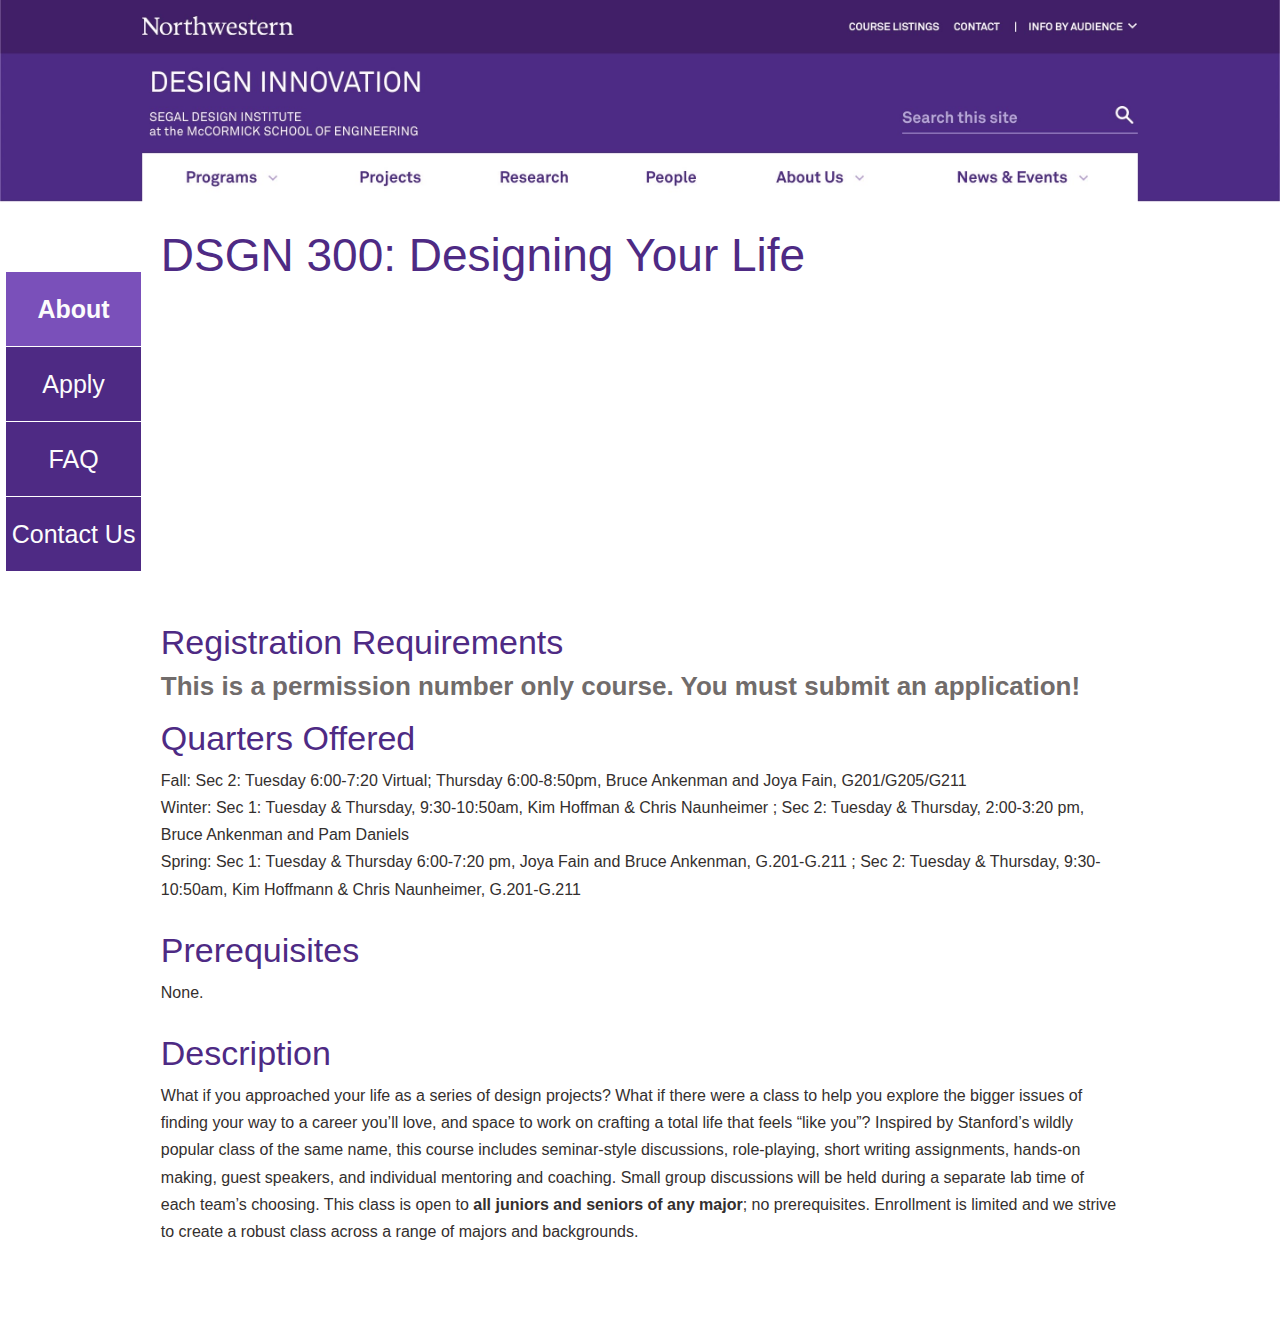
==== index.html @ 1f5cc0a3 "Uploaded files" ====
<!DOCTYPE html>
<html>
<head>
    <title>DSGN 300-0 Designing Your Life:&#23;
        DESIGN INNOVATION - Segal Design Institute, Northwestern University
    </title>
    <meta charset = "utf-8">
    <meta name = "keywords" content="Designing Your Life, DSGN">
    <meta name = "description" content = "This is the homepage for the Designing Your Life course. It lists basic information about the course.">
    <link href = "css/reset.css" rel = "stylesheet">
    <link href = "css/style.css" rel = "stylesheet">
    
</head>
<body>
    <header>
        <img class="header" src="img/header.jpg" alt="Header">
    </header>
    <div id = "fullpage">
        <div id = "sidebar">
            <a href = "index.html" id = "active-nav">About</a>
            <a href = "apply.html">Apply</a>
            <a href = "faq.html">FAQ</a>
            <a href = "contact_us.html">Contact Us</a>
        </div>
        <!-- end sidebar -->
        <div id = "content">
            <h2>DSGN 300: Designing Your Life</h2>
            <iframe width="560" height="315" src="https://www.youtube.com/embed/wDY4wuaI30k" title="YouTube video player" frameborder="0" allow="accelerometer; autoplay; clipboard-write; encrypted-media; gyroscope; picture-in-picture" allowfullscreen></iframe>

            <h3>Registration Requirements</h3>
            <h4><b>This is a permission number only course. You must submit an application!</b></h4>

            <h3>Quarters Offered</h3>
            <p>Fall: Sec 2: Tuesday 6:00-7:20 Virtual; Thursday 6:00-8:50pm, Bruce Ankenman and Joya Fain, G201/G205/G211
                <br/>Winter: Sec 1: Tuesday &amp; Thursday, 9:30-10:50am, Kim Hoffman &amp; Chris Naunheimer ; Sec 2: Tuesday &amp; Thursday, 2:00-3:20 pm, Bruce Ankenman and Pam Daniels
                <br/>Spring: Sec 1: Tuesday &amp; Thursday 6:00-7:20 pm, Joya Fain and Bruce Ankenman, G.201-G.211 ; Sec 2: Tuesday &amp; Thursday, 9:30-10:50am, Kim Hoffmann &amp; Chris Naunheimer, G.201-G.211
            </p><br/>

            <h3>Prerequisites</h3>
            <p>None.</p><br/>
            
            <h3>Description</h3>
            <p><span>What if you approached your life as a series of design projects? What if there were a class to help you explore the bigger issues of finding your way to a career you&#8217;ll love, and space to work on crafting a total life that feels &#8220;like you&#8221;? Inspired by Stanford&#8217;s wildly popular class of the same name, this course includes seminar-style discussions, role-playing, short writing assignments, hands-on making, guest speakers, and individual mentoring and coaching. Small group discussions will be held during a separate lab time of each team&#8217;s choosing. This class is open to <b>all juniors and seniors of any major</b>; no prerequisites. Enrollment is limited and we strive to create a robust class across a range of majors and backgrounds.

            </span></p>
        </div>
    </div>
</body>
---- css/style.css ----
* {
  -moz-box-sizing: border-box; /* Firexfox */
  -webkit-box-sizing: border-box; /* Safari/Chrome/iOS/Android */
  box-sizing: border-box; /* IE */
}

html, body, div, span, applet, object, iframe, h1, h2, h3, h4, h5, h6, blockquote, pre, a, abbr, acronym, address, big, cite, code, del, dfn, img, ins, kbd, q, s, samp, small, strike, tt, var, u, center, fieldset, form, label, legend, table, caption, tbody, tfoot, thead, tr, th, td, article, aside, canvas, details, embed, figure, figcaption, footer, header, hgroup, menu, nav, output, ruby, section, summary, time, mark, audio, video, button,
#top-nav ul, #top-nav li, #global-links ul, #global-links li, #mobile-nav ul, #mobile-nav li, #left-nav ul, #left-nav li, ul#breadcrumbs, ul#breadcrumbs li, footer ul, footer li {
  margin: 0;
  padding: 0;
  border: 0;
  font-size: 100%;
  font: inherit;
  vertical-align: baseline;
}

header{
    background-image: url("img/header.jpg");
    position: relative;
    height: 100%;
    background-size: 100% 100%;
    background-position: 0 -115px;
    background-repeat: no-repeat;
    z-index: 999;
}

header .header{
    width: 100%;
}

body {
  font: 62.5%/1.7em "Akkurat Pro Regular", Arial, sans-serif;
  text-rendering: optimizeLegibility;
  -webkit-font-smoothing: antialiased;
  -moz-osx-font-smoothing: grayscale;
  -webkit-text-size-adjust: 100%;
  -moz-text-size-adjust: 100%;
  -ms-text-size-adjust: 100%;
  color: #342f2e;
  background: #fff;
  min-width: 98%;
  height: 100%;
  overflow-x: hidden;
}

h2 {
  font: 46px/1.2em "Campton Book", Tahoma, sans-serif;
  color: #4e2a84;
  margin-bottom: 1rem;
}

h3 {
  font: 34px/1.2em "Campton Bold", Impact, sans-serif;
  color: #4e2a84;
  margin-bottom: .5rem;
}

h4 {
  font: 26px/1.2em "Akkurat Pro Regular", Arial, sans-serif;
  color: #716c6b;
  margin-bottom: 1rem;
}

h5 {
  font: 21px/1.3em "Akkurat Pro Regular", Arial, sans-serif;
  color: #4e2a84;
  margin-bottom: 1rem;
}

h6 {
  font: 18px/1.3em "Campton Bold", Impact, sans-serif;
  color: #716c6b;
  margin-bottom: 1rem;
}

b{
    font-weight: bold;
}

@font-face {
  font-family: "Akkurat Pro Light";
  src: url("https://common.northwestern.edu/v8/css/fonts/AkkuratProLight.woff") format("woff");
  font-weight: normal;
  font-style: normal;
}

@font-face {
  font-family: "Akkurat Pro Light Italic";
  src: url("https://common.northwestern.edu/v8/css/fonts/AkkuratProLightItalic.woff") format("woff");
  font-weight: normal;
  font-style: normal;
}

@font-face {
  font-family: "Akkurat Pro Regular";
  src: url("https://common.northwestern.edu/v8/css/fonts/AkkuratProRegular.woff") format("woff");
  font-weight: normal;
  font-style: normal;
}

@font-face {
  font-family: "Akkurat Pro Italic";
  src: url("https://common.northwestern.edu/v8/css/fonts/AkkuratProItalic.woff") format("woff");
  font-weight: normal;
  font-style: normal;
}

@font-face {
  font-family: "Akkurat Pro Bold";
  src: url("https://common.northwestern.edu/v8/css/fonts/AkkuratProBold.woff") format("woff");
  font-weight: normal;
  font-style: normal;
}

@font-face {
  font-family: "Akkurat Pro Bold Italic";
  src: url("https://common.northwestern.edu/v8/css/fonts/AkkuratProBoldItalic.woff") format("woff");
  font-weight: normal;
  font-style: normal;
}

@font-face {
  font-family: "Campton Book";
  src: url("https://common.northwestern.edu/v8/css/fonts/CamptonBook.woff") format("woff");
  font-weight: normal;
  font-style: normal;
}

@font-face {
  font-family: "Campton Bold";
  src: url("https://common.northwestern.edu/v8/css/fonts/CamptonBold.woff") format("woff");
  font-weight: normal;
  font-style: normal;
}

@font-face {
  font-family: "Campton Extra Bold";
  src: url("https://common.northwestern.edu/v8/css/fonts/CamptonExtraBold.woff") format("woff");
  font-weight: normal;
  font-style: normal;
}

@font-face {
  font-family: "Campton Extra Light";
  src: url("https://common.northwestern.edu/v8/css/fonts/CamptonExtraLight.woff") format("woff");
  font-weight: normal;
  font-style: normal;
}

#sidebar{
    margin-top: 5%;
    height: 100%;
    margin-left: 0.5%;
    width: 10.5%;
    background-color: #4e2a84;
    float: left;
}
#sidebar a{
    display: block;
    background-color: #4e2a84;
    width: 100%;
    height: 75px;
    border-bottom: 1px #ffffff solid;

    color: #FCFCFC;
    font: 250%/1.7em "Akkurat Pro Regular", Arial, sans-serif;
    line-height: 75px;
    text-align: center; 
    text-decoration: none;
}

#sidebar a:hover{
    background-color: #7a50ba;

    transition: all 0.5s 0s;
}

#sidebar #active-nav{
    background-color: #7a50ba;
    font-weight: bold;
}

#content{
    font-size: 16px;
    line-height: 1.7em;
    margin-left: 11%;
    padding: 20px;
    margin-right: 11%;
    margin-bottom: 5%;
}

#application{
    vertical-align: middle;
    margin-left: 15%;
    margin-right: 15%;
}

.q{
    margin: 5px 0 5px 0;
    padding: 20px 20px 20px 20px;
            
    border-radius: 10px;
    overflow:hidden;

    transition: height 0.25s 0s;
}
.q .ans{
    margin-left: 20px;
}
.q:hover{
    background-color: #EEE;
}

.profile-pic{
    width: 200px;
    height: 200px;
}

.clearfloat{
    clear: both;
}
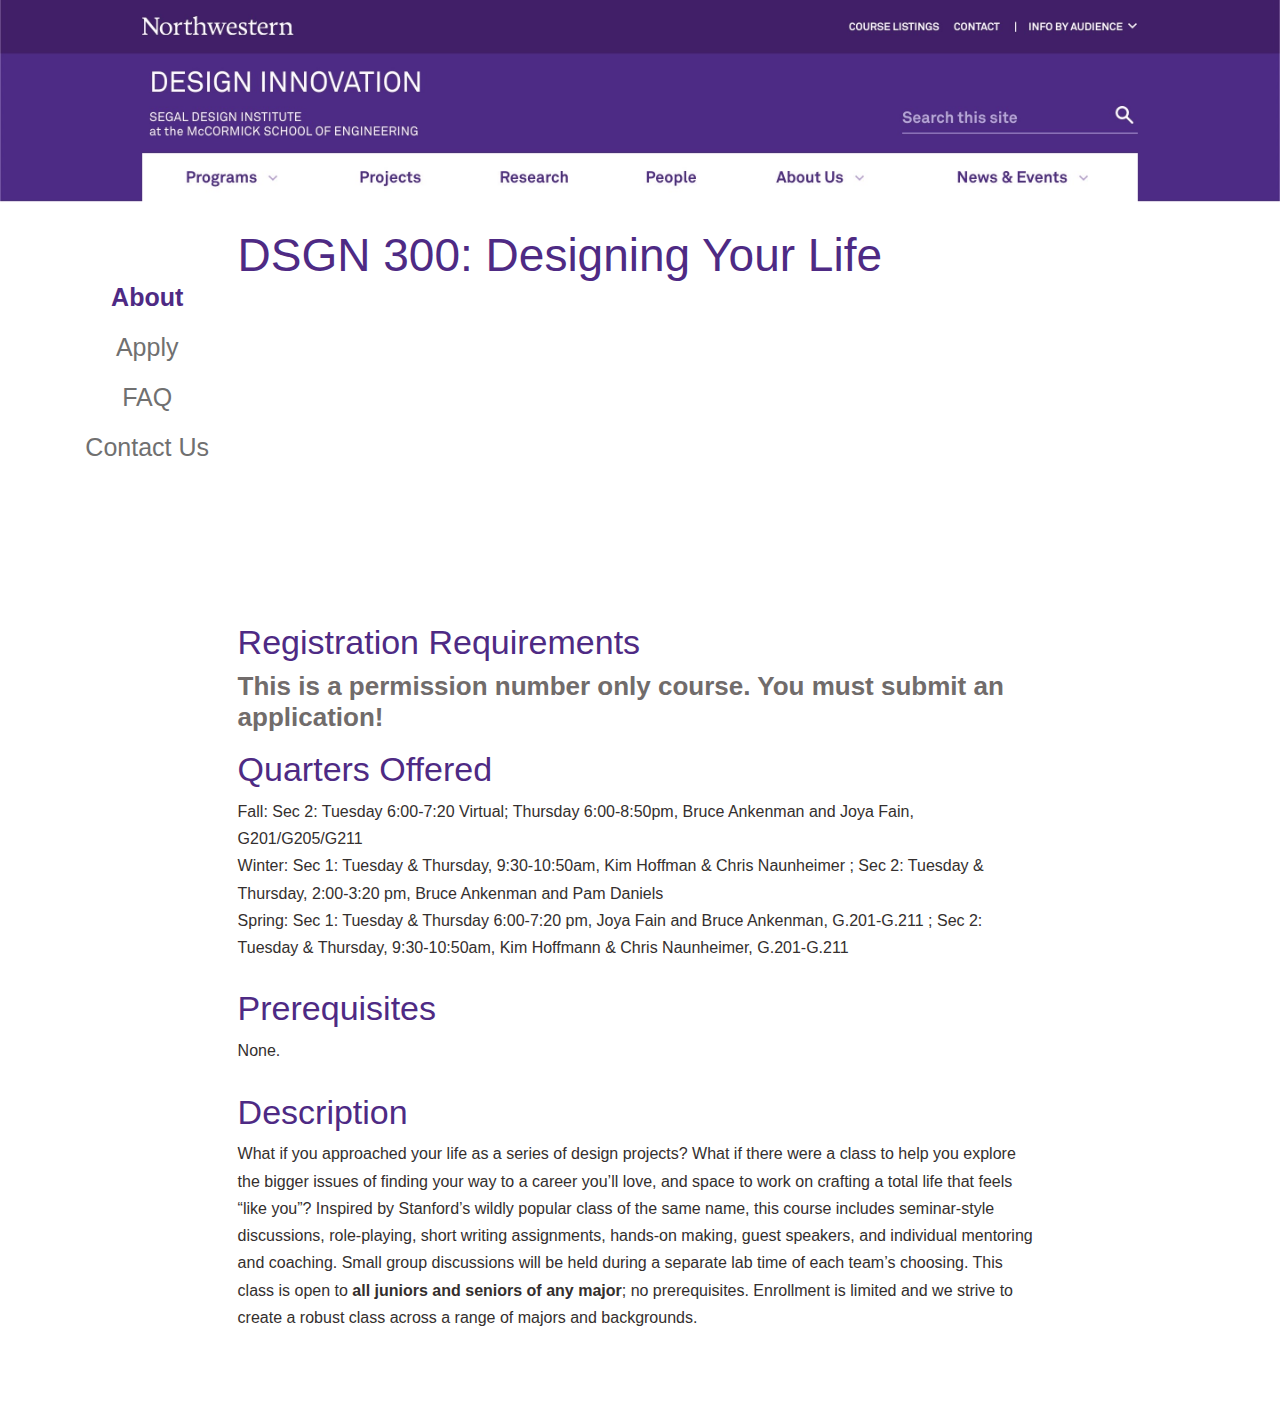
==== commit 19311a2c: "Update sidebar" ====
--- a/index.html
+++ b/index.html
@@ -25,7 +25,7 @@
         <!-- end sidebar -->
         <div id = "content">
             <h2>DSGN 300: Designing Your Life</h2>
-            <iframe width="560" height="315" src="https://www.youtube.com/embed/wDY4wuaI30k" title="YouTube video player" frameborder="0" allow="accelerometer; autoplay; clipboard-write; encrypted-media; gyroscope; picture-in-picture" allowfullscreen></iframe>
+            <iframe width="560" height="315" src="https://www.youtube.com/embed/qlUAEbmSqrA" title="YouTube video player" frameborder="0" allow="accelerometer; autoplay; clipboard-write; encrypted-media; gyroscope; picture-in-picture" allowfullscreen></iframe>
 
             <h3>Registration Requirements</h3>
             <h4><b>This is a permission number only course. You must submit an application!</b></h4>
--- a/css/style.css
+++ b/css/style.css
@@ -150,42 +150,41 @@
 #sidebar{
     margin-top: 5%;
     height: 100%;
-    margin-left: 0.5%;
-    width: 10.5%;
-    background-color: #4e2a84;
+    margin-left: 6%;
+    width: 11%;
     float: left;
 }
 #sidebar a{
+
     display: block;
-    background-color: #4e2a84;
+    color: #707070;
+    font: 250%/1.7em "Akkurat Pro Regular", Arial, sans-serif;
     width: 100%;
-    height: 75px;
-    border-bottom: 1px #ffffff solid;
-
-    color: #FCFCFC;
-    font: 250%/1.7em "Akkurat Pro Regular", Arial, sans-serif;
-    line-height: 75px;
+    height:  50px;
+    line-height: 50px;
     text-align: center; 
     text-decoration: none;
 }
 
 #sidebar a:hover{
-    background-color: #7a50ba;
-
-    transition: all 0.5s 0s;
+    text-decoration: underline;
 }
 
 #sidebar #active-nav{
+    color: #4e2a84;
+    font-weight: bold;
+}
+/*#sidebar #active-nav{
     background-color: #7a50ba;
     font-weight: bold;
-}
+}*/
 
 #content{
     font-size: 16px;
     line-height: 1.7em;
-    margin-left: 11%;
+    margin-left: 17%;
     padding: 20px;
-    margin-right: 11%;
+    margin-right: 17%;
     margin-bottom: 5%;
 }
 
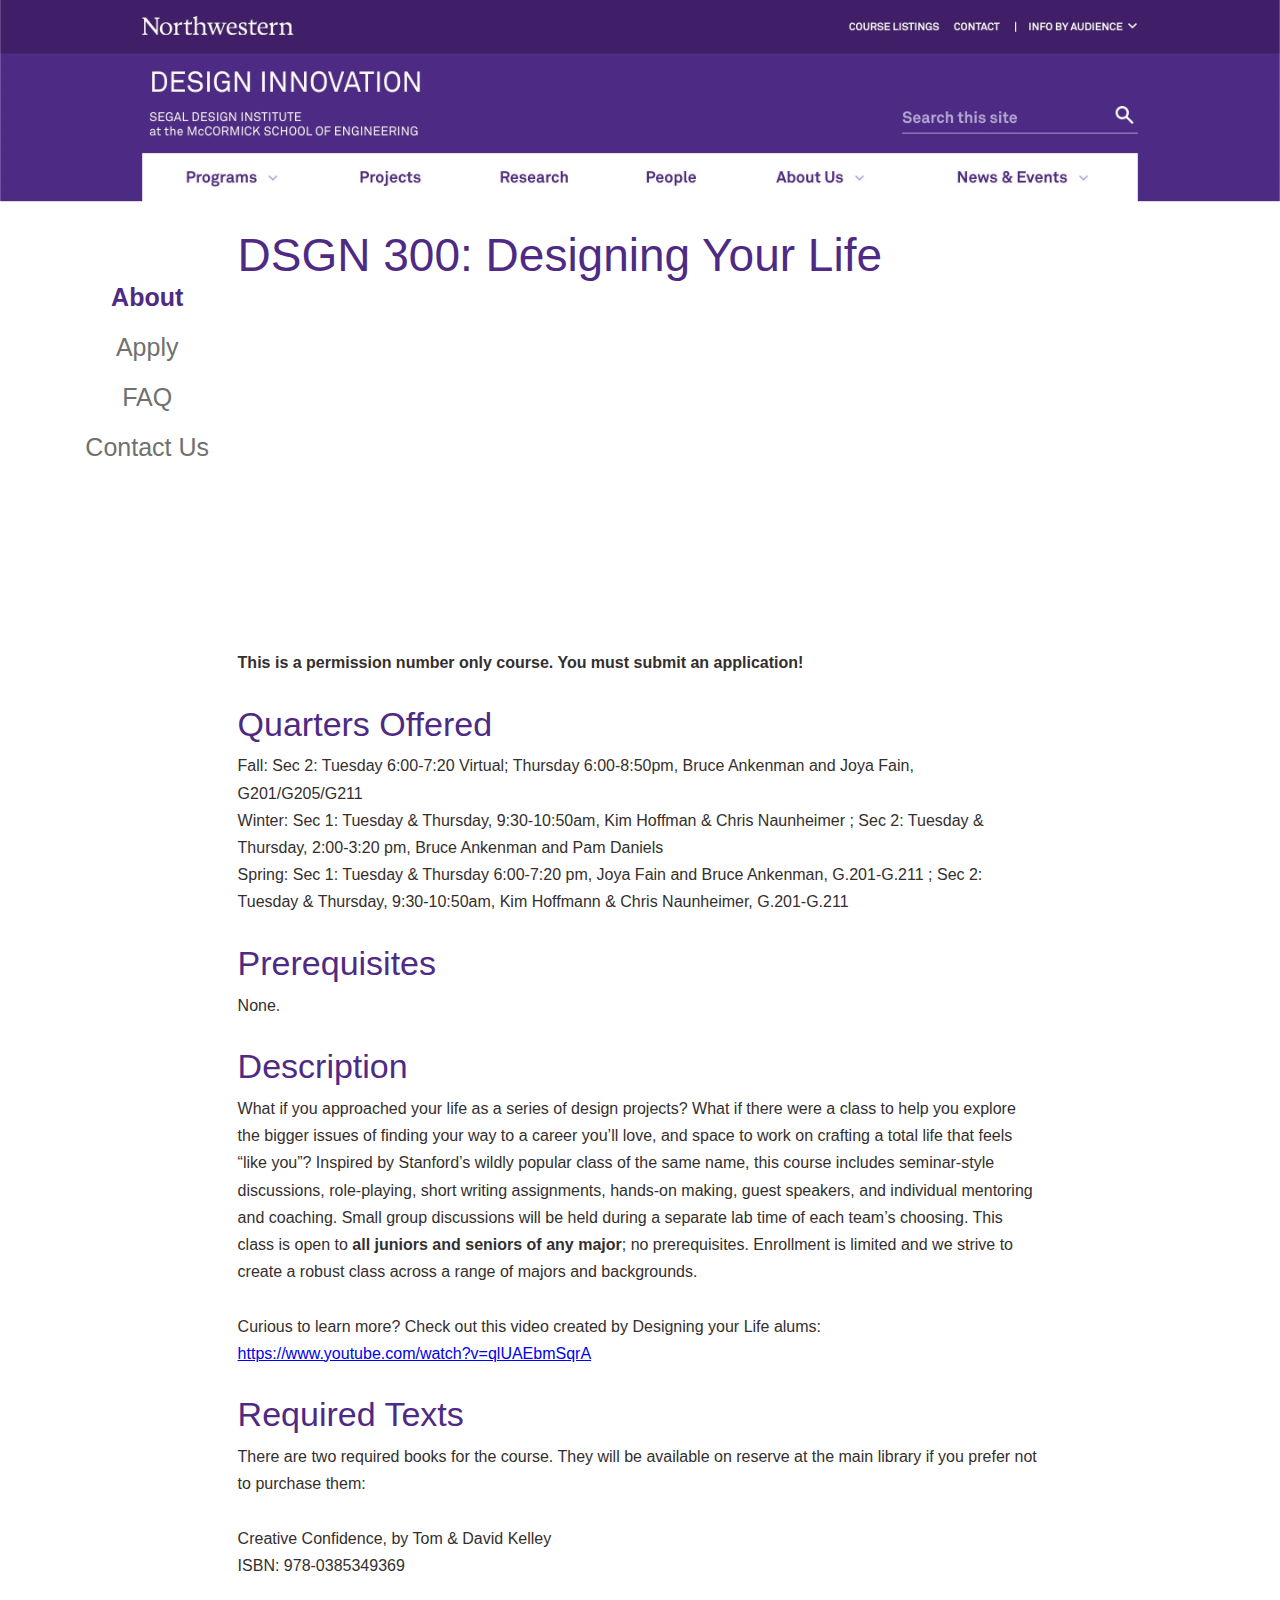
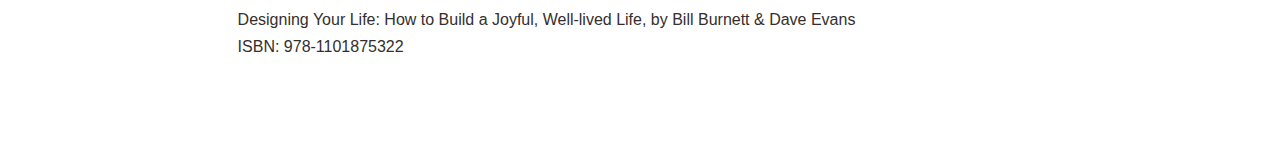
==== commit 24d7d5c2: "Updates 2.0" ====
--- a/index.html
+++ b/index.html
@@ -25,11 +25,12 @@
         <!-- end sidebar -->
         <div id = "content">
             <h2>DSGN 300: Designing Your Life</h2>
-            <iframe width="560" height="315" src="https://www.youtube.com/embed/qlUAEbmSqrA" title="YouTube video player" frameborder="0" allow="accelerometer; autoplay; clipboard-write; encrypted-media; gyroscope; picture-in-picture" allowfullscreen></iframe>
-
-            <h3>Registration Requirements</h3>
-            <h4><b>This is a permission number only course. You must submit an application!</b></h4>
-
+            <div id = "video"> <iframe width="560" height="315" src="https://www.youtube.com/embed/qlUAEbmSqrA" title="YouTube video player" frameborder="0" allow="accelerometer; autoplay; clipboard-write; encrypted-media; gyroscope; picture-in-picture" allowfullscreen></iframe>
+            </div>
+            <br/>
+<!--             <h3>Registration Requirements</h3>
+ -->            <p><b>This is a permission number only course. You must submit an application!</b></p>
+            <br/>
             <h3>Quarters Offered</h3>
             <p>Fall: Sec 2: Tuesday 6:00-7:20 Virtual; Thursday 6:00-8:50pm, Bruce Ankenman and Joya Fain, G201/G205/G211
                 <br/>Winter: Sec 1: Tuesday &amp; Thursday, 9:30-10:50am, Kim Hoffman &amp; Chris Naunheimer ; Sec 2: Tuesday &amp; Thursday, 2:00-3:20 pm, Bruce Ankenman and Pam Daniels
@@ -41,8 +42,20 @@
             
             <h3>Description</h3>
             <p><span>What if you approached your life as a series of design projects? What if there were a class to help you explore the bigger issues of finding your way to a career you&#8217;ll love, and space to work on crafting a total life that feels &#8220;like you&#8221;? Inspired by Stanford&#8217;s wildly popular class of the same name, this course includes seminar-style discussions, role-playing, short writing assignments, hands-on making, guest speakers, and individual mentoring and coaching. Small group discussions will be held during a separate lab time of each team&#8217;s choosing. This class is open to <b>all juniors and seniors of any major</b>; no prerequisites. Enrollment is limited and we strive to create a robust class across a range of majors and backgrounds.
+                <br/>
+                <br/>Curious to learn more? Check out this video created by Designing your Life alums: <a href = https://www.youtube.com/watch?v=qlUAEbmSqrA>https://www.youtube.com/watch?v=qlUAEbmSqrA</a>
+            </span></p><br/>
 
-            </span></p>
+            <h3>Required Texts</h3>
+            <p>There are two required books for the course. They will be available on reserve at the main library if you prefer not to purchase them:
+                <br/>
+                <br/>Creative Confidence, by Tom & David Kelley
+                <br/>ISBN: 978-0385349369
+                <br/>
+                <br/>Designing Your Life: How to Build a Joyful, Well-lived Life, by Bill Burnett & Dave Evans
+                <br/>ISBN: 978-1101875322
+            </p>
+
         </div>
     </div>
 </body>--- a/css/style.css
+++ b/css/style.css
@@ -194,6 +194,10 @@
     margin-right: 15%;
 }
 
+.video{
+    align-items: center;
+}
+
 .q{
     margin: 5px 0 5px 0;
     padding: 20px 20px 20px 20px;
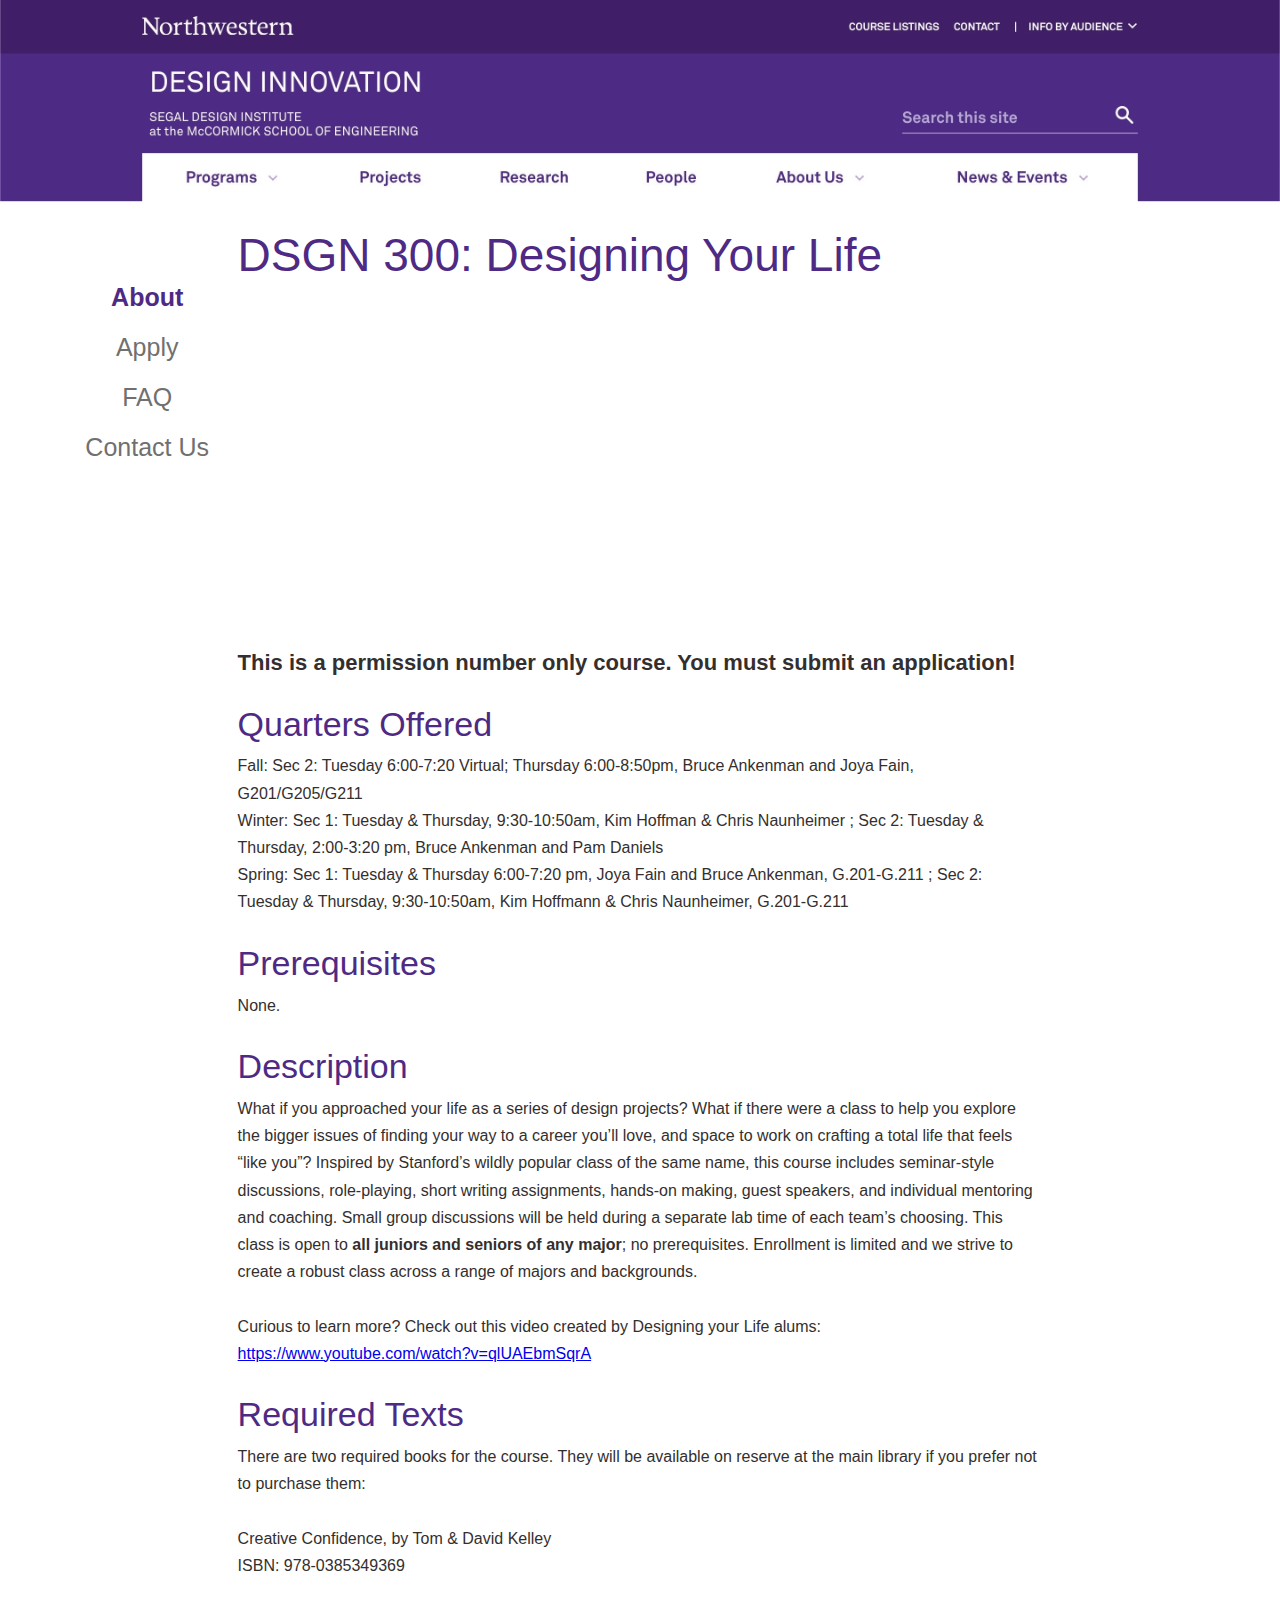
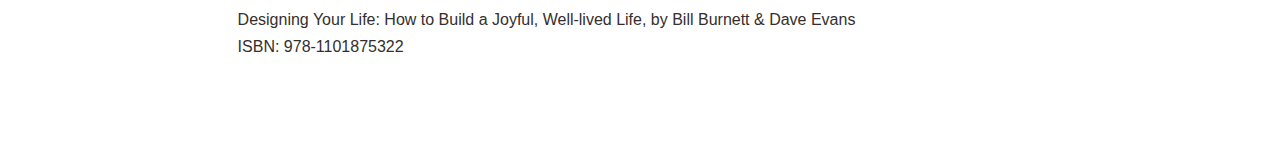
==== commit 05fbf652: "Font changes, favicon added" ====
--- a/index.html
+++ b/index.html
@@ -4,6 +4,7 @@
     <title>DSGN 300-0 Designing Your Life:&#23;
         DESIGN INNOVATION - Segal Design Institute, Northwestern University
     </title>
+    <link rel="icon" type="image/png" href="img/NU-favicon.jpeg">
     <meta charset = "utf-8">
     <meta name = "keywords" content="Designing Your Life, DSGN">
     <meta name = "description" content = "This is the homepage for the Designing Your Life course. It lists basic information about the course.">
@@ -28,8 +29,7 @@
             <div id = "video"> <iframe width="560" height="315" src="https://www.youtube.com/embed/qlUAEbmSqrA" title="YouTube video player" frameborder="0" allow="accelerometer; autoplay; clipboard-write; encrypted-media; gyroscope; picture-in-picture" allowfullscreen></iframe>
             </div>
             <br/>
-<!--             <h3>Registration Requirements</h3>
- -->            <p><b>This is a permission number only course. You must submit an application!</b></p>
+            <div id = "perm-desc"> <p><b>This is a permission number only course. You must submit an application!</b></p> </div>
             <br/>
             <h3>Quarters Offered</h3>
             <p>Fall: Sec 2: Tuesday 6:00-7:20 Virtual; Thursday 6:00-8:50pm, Bruce Ankenman and Joya Fain, G201/G205/G211
--- a/css/style.css
+++ b/css/style.css
@@ -77,6 +77,14 @@
     font-weight: bold;
 }
 
+#perm-desc{
+    font-size: 22px;
+}
+
+#email-desc{
+    font-weight: bold;
+}
+
 @font-face {
   font-family: "Akkurat Pro Light";
   src: url("https://common.northwestern.edu/v8/css/fonts/AkkuratProLight.woff") format("woff");
@@ -194,10 +202,6 @@
     margin-right: 15%;
 }
 
-.video{
-    align-items: center;
-}
-
 .q{
     margin: 5px 0 5px 0;
     padding: 20px 20px 20px 20px;
@@ -207,6 +211,11 @@
 
     transition: height 0.25s 0s;
 }
+
+.q h5{
+    color: black;
+}
+
 .q .ans{
     margin-left: 20px;
 }
